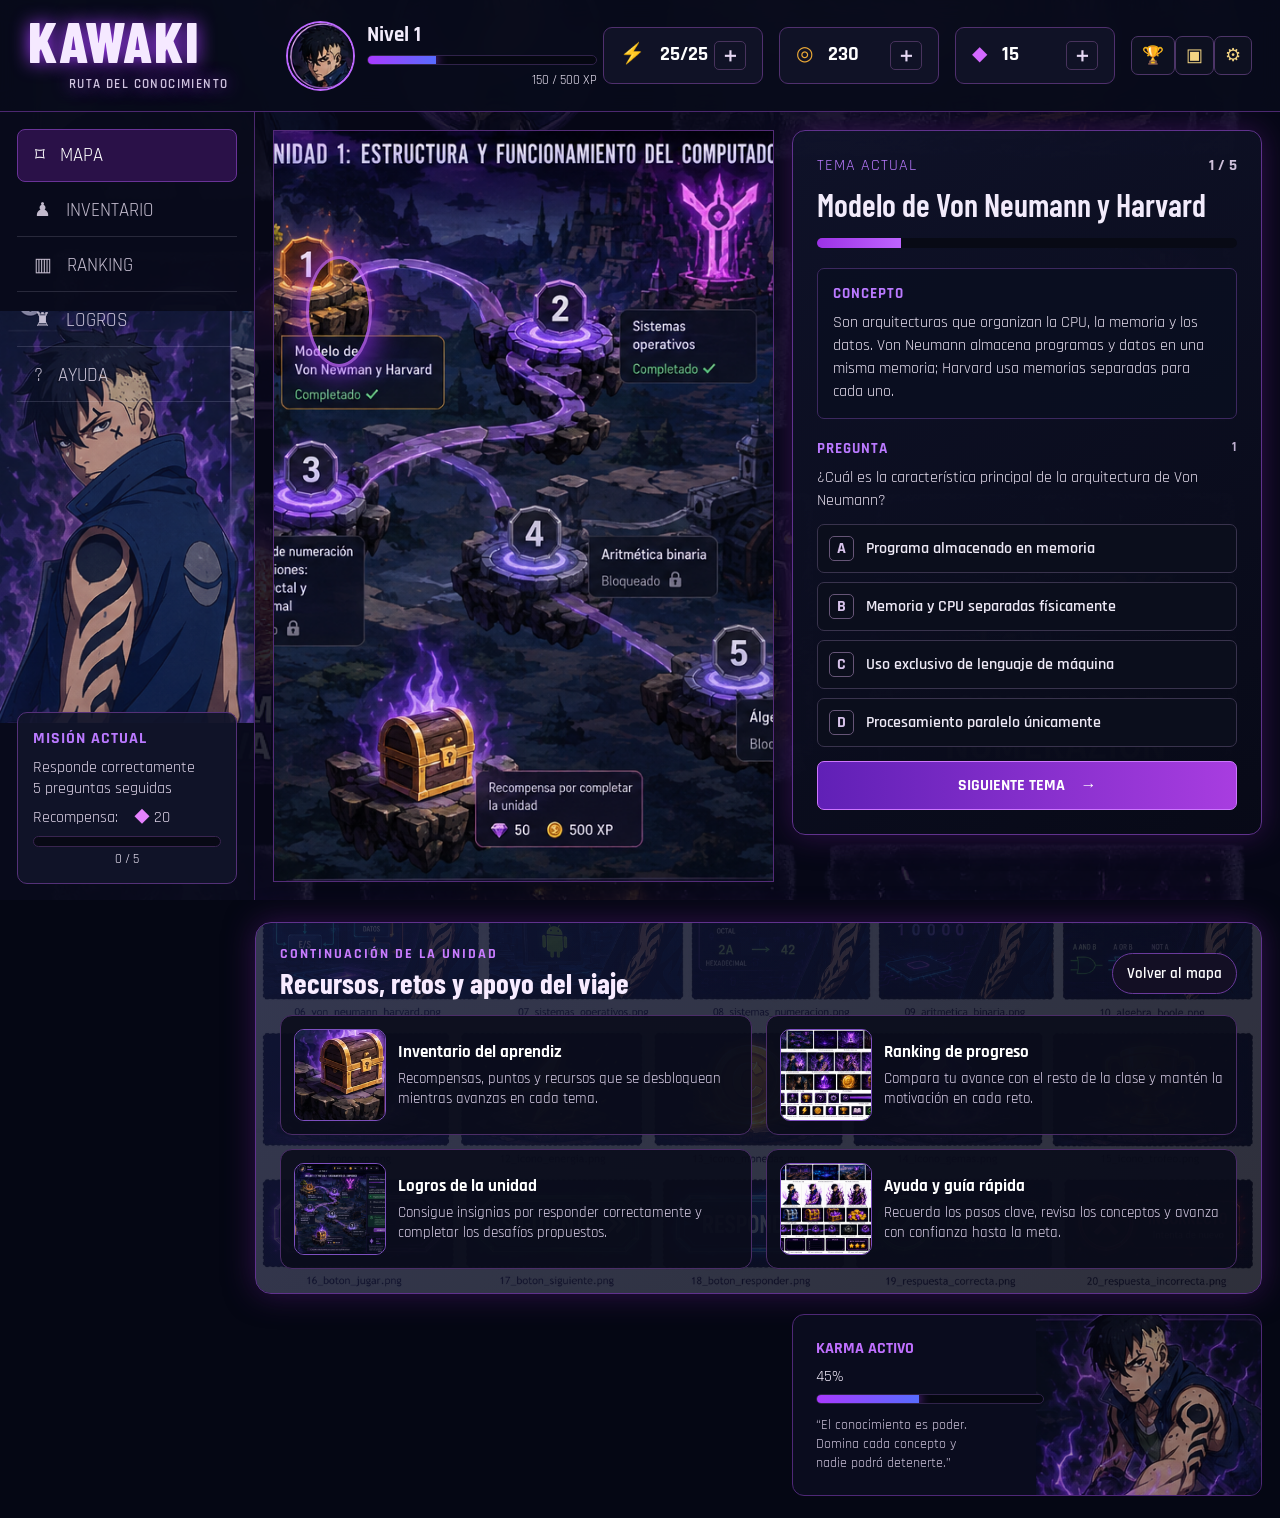
==== unidad1.html @ f5cacb50 "parte 34" ====
<!doctype html>
<html lang="es">
<head>
  <meta charset="UTF-8"><meta name="viewport" content="width=device-width,initial-scale=1.0">
  <title>Unidad 1 | Kawaki</title>
  <link rel="preconnect" href="https://fonts.googleapis.com">
  <link href="https://fonts.googleapis.com/css2?family=Barlow+Condensed:wght@500;600;700;800&family=Rajdhani:wght@400;500;600;700&display=swap" rel="stylesheet">
  <link rel="stylesheet" href="unit1-reference.css"><link rel="stylesheet" href="unit1-fixes.css">
</head>
<body>
<header class="topbar">
  <a class="brand" href="index.html#unidades">KAWAKI <small>RUTA DEL CONOCIMIENTO</small></a>
  <div class="level"><img src="img/imagen_unidad1/avatar-kawaki.png" alt="Avatar"><span><b>Nivel 1</b><i><em id="xpbar"></em></i><small id="xp">150 / 500 XP</small></span></div>
  <div class="resource">⚡ <b>25/25</b> <strong>＋</strong></div><div class="resource coin">◎ <b>230</b> <strong>＋</strong></div><div class="resource gem">◆ <b>15</b> <strong>＋</strong></div>
  <div class="tools"><button data-panel="logros" aria-label="Ver logros">🏆</button><button data-panel="inventario" aria-label="Ver inventario">▣</button><button data-panel="ayuda" aria-label="Ver ayuda">⚙</button></div>
</header>
<aside class="sidebar">
  <nav><button class="selected" data-panel="mapa">⌑ <span>MAPA</span></button><button data-panel="inventario">♟ <span>INVENTARIO</span></button><button data-panel="ranking">▥ <span>RANKING</span></button><button data-panel="logros">♜ <span>LOGROS</span></button><button data-panel="ayuda">? <span>AYUDA</span></button></nav>
  <img class="side-character" src="img/imagen_unidad1/kawaki-lateral.png" alt="Kawaki">
  <section class="mission"><b>MISIÓN ACTUAL</b><p>Responde correctamente<br>5 preguntas seguidas</p><p>Recompensa:　<span>◆</span> 20</p><div><i id="missionbar"></i></div><small id="missioncount">0 / 5</small></section>
</aside>
<main id="mapa">
  <section class="route">
    <img class="map-image" src="img/imagen_unidad1/mapa-unidad1.png" alt="Mapa de aprendizaje de Unidad 1">
    <button class="node n1 active" data-topic="neumann" aria-label="Tema 1 Modelo de Von Neumann y Harvard"></button>
    <button class="node n2" data-topic="operativos" aria-label="Tema 2 Sistemas operativos"></button>
    <button class="node n3" data-topic="numeracion" aria-label="Tema 3 Sistemas de numeración"></button>
    <button class="node n4" data-topic="aritmetica" aria-label="Tema 4 Aritmética binaria"></button>
    <button class="node n5" data-topic="boole" aria-label="Tema 5 Álgebra de Boole"></button>
  </section>
  <section class="lesson">
    <div class="topic-title"><span>TEMA ACTUAL</span><b id="counter">1 / 5</b></div>
    <h1 id="title">Modelo de Von Neumann y Harvard</h1><div class="line"><i id="topicbar"></i></div>
    <article><h2>CONCEPTO</h2><p id="concept"></p></article>
    <section class="question"><h2>PREGUNTA <small id="questionnum">1</small></h2><p id="question"></p><div id="answers"></div><div id="feedback" hidden></div></section>
    <button id="next">SIGUIENTE TEMA　→</button>
  </section>
</main>
<section class="continuation" aria-label="Recursos de la unidad">
  <div class="continuation-header">
    <div>
      <p class="eyebrow">CONTINUACIÓN DE LA UNIDAD</p>
      <h2>Recursos, retos y apoyo del viaje</h2>
    </div>
    <a href="#mapa">Volver al mapa</a>
  </div>
  <div class="resource-grid">
    <article class="resource-card" id="inventario">
      <img src="img/imagen_unidad1/cofre-recompensa.png" alt="Cofre de recompensas">
      <div>
        <h3>Inventario del aprendiz</h3>
        <p>Recompensas, puntos y recursos que se desbloquean mientras avanzas en cada tema.</p>
      </div>
    </article>
    <article class="resource-card" id="ranking">
      <img src="img/imagen_unidad1/3.png" alt="Estadísticas del ranking">
      <div>
        <h3>Ranking de progreso</h3>
        <p>Compara tu avance con el resto de la clase y mantén la motivación en cada reto.</p>
      </div>
    </article>
    <article class="resource-card" id="logros">
      <img src="img/imagen_unidad1/unidad1.png" alt="Logros de la unidad">
      <div>
        <h3>Logros de la unidad</h3>
        <p>Consigue insignias por responder correctamente y completar los desafíos propuestos.</p>
      </div>
    </article>
    <article class="resource-card" id="ayuda">
      <img src="img/imagen_unidad1/5.png" alt="Ayuda y guía rápida">
      <div>
        <h3>Ayuda y guía rápida</h3>
        <p>Recuerda los pasos clave, revisa los conceptos y avanza con confianza hasta la meta.</p>
      </div>
    </article>
  </div>
</section>
<aside class="karma"><img src="img/imagen_unidad1/karma-panel.png" alt="Kawaki con energía karma"><div><b>KARMA ACTIVO</b><p>45%</p><i><em></em></i><q>El conocimiento es poder.<br>Domina cada concepto y<br>nadie podrá detenerte.</q></div></aside>
<dialog id="modal"><button class="close" aria-label="Cerrar">×</button><div id="modal-content"></div></dialog>
<script src="unit1-reference.js"></script>
</body></html>
---- unit1-reference.css ----
:root{--purple:#b54cff;--line:#5f3389;--ink:#070918;--panel:#0c1025eb;--text:#f2ebfb;--muted:#c2b9d0}*{box-sizing:border-box}body{margin:0;min-height:100vh;color:var(--text);font-family:Rajdhani,Arial,sans-serif;background:#050714 url('img/imagen_unidad1/pag1.png') center/cover fixed;overflow-x:hidden}body:before{content:"";position:fixed;inset:0;background:#060817d9;z-index:-1}.topbar{height:112px;display:flex;align-items:center;gap:16px;padding:0 28px;background:#080b1be8;border-bottom:1px solid #4c2870;backdrop-filter:blur(12px)}.brand{width:250px;color:#f5e9ff;text-decoration:none;font:800 3.6rem/.75 'Barlow Condensed';letter-spacing:2px;text-shadow:0 0 18px #a63dff}.brand small{display:block;font:600 .8rem Rajdhani;letter-spacing:1.4px;text-align:center;margin-top:13px;color:#d0c4e0}.level{display:flex;align-items:center;gap:12px;min-width:290px}.level img{width:70px;height:70px;border-radius:50%;border:2px solid #bd68ff}.level b{display:block;font-size:1.3rem}.level i,.karma i{display:block;width:230px;height:10px;margin:7px 0;background:#050711;border-radius:12px;overflow:hidden;border:1px solid #30234a}.level em,.karma em{display:block;width:30%;height:100%;background:linear-gradient(90deg,#a93aff,#576cff);box-shadow:0 0 12px #a93aff}.level small{float:right}.resource{min-width:160px;padding:13px 16px;border:1px solid #50306e;border-radius:9px;background:#101226;font-size:1.25rem;color:#ffc342}.resource b{color:#fff;margin-left:10px}.resource strong{float:right;border:1px solid #48335d;border-radius:5px;padding:0 5px;color:#e6d8f4}.coin{color:#edaa37}.gem{color:#d369ff}.tools{margin-left:auto;font-size:1.45rem;white-space:nowrap}.sidebar{position:fixed;top:112px;bottom:0;width:255px;background:#090c1ce8;border-right:1px solid #4b286d;padding:17px;z-index:2}.sidebar nav{display:grid;gap:3px}.sidebar a{display:flex;gap:15px;padding:13px 17px;color:#c2bacd;text-decoration:none;font-size:1.2rem;border-bottom:1px solid #28293b}.sidebar a.selected,.sidebar a:hover{border:1px solid #693397;border-radius:8px;background:#2a1148;color:#fff}.side-character{position:absolute;bottom:177px;left:0;width:100%;opacity:.95;mix-blend-mode:screen}.mission{position:absolute;bottom:16px;left:17px;right:17px;padding:15px;border:1px solid #543178;border-radius:10px;background:#11142ae8}.mission>b,.lesson h2,.topic-title span{color:#ba79ff;letter-spacing:1px}.mission p{margin:8px 0;color:#ded4e8}.mission span{color:#e682ff}.mission div{height:11px;background:#080915;border:1px solid #392550;border-radius:10px;overflow:hidden}.mission i{display:block;width:0;height:100%;background:linear-gradient(90deg,#6620ba,#ad4cff);transition:.35s}.mission small{display:block;text-align:center;margin-top:4px}main{display:grid;grid-template-columns:minmax(500px,1fr) 470px;gap:18px;margin-left:255px;padding:18px 18px 40px}.route{position:relative;border:1px solid #542c78;overflow:hidden;background:#111}.map-image{display:block;width:100%;height:calc(100vh - 150px);min-height:700px;object-fit:cover;object-position:center}.node{position:absolute;width:12%;height:14%;border:0;background:transparent;cursor:pointer;border-radius:50%;outline:0}.node:hover,.node.active{box-shadow:0 0 0 3px #d57aff88,0 0 30px 10px #9c2cffaa}.n1{left:7%;top:17%}.n2{left:41%;top:25%}.n3{left:8%;top:48%}.n4{left:42%;top:55%}.n5{left:70%;top:71%}.lesson{align-self:start;padding:24px;border:1px solid #60328d;border-radius:13px;background:linear-gradient(145deg,#10132aeF,#080a17f4);box-shadow:0 0 30px #30104a}.topic-title{display:flex;justify-content:space-between}.topic-title b{color:#cfc1dc}.lesson h1{font:600 2rem/1 'Barlow Condensed';margin:12px 0 18px}.line{height:10px;background:#080a15;border-radius:12px;overflow:hidden}.line i{display:block;height:100%;width:20%;background:linear-gradient(90deg,#9c32e6,#be64ff);transition:.3s}.lesson article{margin:20px 0;padding:15px;border:1px solid #3d2860;background:#0a0e20c9;border-radius:7px}.lesson h2{font-size:.95rem;margin:0 0 8px}.lesson article p,.question>p{font-size:1.03rem;line-height:1.4;margin:0;color:#e6deee}.question h2 small{color:#bfb0d1;float:right}.question>p{margin-bottom:12px}#answers{display:grid;gap:9px}#answers button{display:flex;gap:12px;align-items:center;padding:11px;border:1px solid #39334d;border-radius:7px;background:#0b0e1c;color:#eee9f6;text-align:left;font:600 1rem Rajdhani;cursor:pointer}#answers button:hover:not(:disabled){border-color:#b55aff;background:#23103c}#answers button b{display:grid;place-items:center;width:25px;height:25px;border:1px solid #665577;border-radius:5px;color:#d8c3eb}#answers .correct{border-color:#4ce38d;background:#123d2c}#answers .wrong{border-color:#f05b64;background:#411820}#feedback{margin:12px 0;padding:11px;border-radius:6px}.ok{background:#123c2b;color:#72f1a3;border:1px solid #3cc576}.bad{background:#421b21;color:#ff9aa0;border:1px solid #bd4955}#next{width:100%;margin-top:14px;padding:13px;border:1px solid #cd76ff;border-radius:7px;background:linear-gradient(90deg,#6020b6,#a83de0);color:#fff;font:700 1rem Rajdhani;cursor:pointer}.karma{position:fixed;right:18px;bottom:18px;width:470px;min-height:175px;padding:23px;border:1px solid #4e2876;border-radius:12px;background:#0b0d20eD;overflow:hidden}.karma>img{position:absolute;right:0;bottom:0;height:100%;opacity:.7}.karma div{position:relative;width:54%}.karma b{color:#c070ff}.karma p{margin:7px 0}.karma i{width:100%}.karma em{width:45%}.karma q{display:block;color:#cac0d8;font-size:.9rem;line-height:1.3;margin-top:12px}.continuation{position:relative;margin:0 18px 20px 255px;padding:24px;border:1px solid #60328d;border-radius:16px;background:linear-gradient(135deg,#0f1431f2,#080a17f2);box-shadow:0 0 30px #30104a;overflow:hidden}.continuation:before{content:"";position:absolute;inset:0;background:url('img/imagen_unidad1/pag2.png') center/cover;opacity:.16;mix-blend-mode:screen;pointer-events:none}.continuation-header{position:relative;display:flex;justify-content:space-between;align-items:center;gap:16px;margin-bottom:16px}.eyebrow{margin:0 0 6px;color:#c97cff;font:700 .9rem/1 Rajdhani;letter-spacing:2px;text-transform:uppercase}.continuation-header h2{margin:0;color:#f7ebff;font:700 1.8rem/1.1 'Barlow Condensed'}.continuation-header a{padding:10px 14px;border:1px solid #6a3a9c;border-radius:999px;background:#130f24;color:#fff;text-decoration:none;font:600 .95rem Rajdhani}.resource-grid{position:relative;display:grid;grid-template-columns:repeat(2,minmax(0,1fr));gap:14px}.resource-card{display:flex;gap:12px;align-items:center;padding:13px;border:1px solid #4b2d68;border-radius:12px;background:rgba(10,13,27,.9)}.resource-card img{width:92px;height:92px;object-fit:cover;flex-shrink:0;border-radius:10px;border:1px solid #7c4fbe}.resource-card h3{margin:0 0 6px;color:#fff;font:700 1.08rem Rajdhani}.resource-card p{margin:0;color:#ddd2eb;font-size:.95rem;line-height:1.35}@media(max-width:1150px){.resource{display:none}main{grid-template-columns:1fr}.lesson{max-width:none}.continuation{margin-left:18px}.karma{position:relative;right:auto;bottom:auto;margin:0 18px 20px auto;width:calc(100% - 291px)}}@media(max-width:700px){.topbar{height:75px;padding:0 12px}.brand{font-size:2.4rem;width:auto}.level,.tools{display:none}.sidebar{display:none}main{margin:0;padding:10px;display:block}.map-image{min-height:620px;height:75vh}.lesson{margin-top:12px}.continuation{margin:0 10px 12px;padding:14px}.resource-grid{grid-template-columns:1fr}.resource-card{flex-direction:column;align-items:flex-start}.resource-card img{width:100%;height:120px}.karma{margin:0 10px 12px;width:calc(100% - 20px)}.lesson h1{font-size:1.7rem}}
---- unit1-fixes.css ----
/* Evita que el panel Karma cubra las opciones de las preguntas. */
@media (min-width:1151px){.karma{position:relative;top:auto;right:auto;bottom:auto;margin:0 18px 22px auto;width:470px}}
.sidebar nav button{display:flex;width:100%;gap:15px;padding:13px 17px;color:#c2bacd;text-decoration:none;font:inherit;font-size:1.2rem;text-align:left;border:0;border-bottom:1px solid #28293b;background:transparent;cursor:pointer}.sidebar nav button.selected,.sidebar nav button:hover{border:1px solid #693397;border-radius:8px;background:#2a1148;color:#fff}.tools button{border:1px solid #4d3568;background:#0d1020;color:#f4d583;border-radius:7px;padding:8px 10px;font-size:1.1rem;cursor:pointer}.tools button:hover{border-color:#c173ff;box-shadow:0 0 15px #8a36bf}#modal{width:min(560px,calc(100% - 30px));border:1px solid #9b54ce;border-radius:14px;padding:30px;background:linear-gradient(145deg,#171131,#080a18);color:#f4effa;box-shadow:0 0 50px #261041}#modal::backdrop{background:#02030ab8;backdrop-filter:blur(4px)}#modal h2{margin:5px 0 22px;font:700 2rem 'Barlow Condensed';letter-spacing:1px}.modal-label{margin:0;color:#c17cff;font-size:.8rem;letter-spacing:1.5px}.close{position:absolute;right:12px;top:7px;border:0;background:transparent;color:#f4e5ff;font-size:2rem;cursor:pointer}.modal-grid{display:grid;grid-template-columns:repeat(3,1fr);gap:12px}.modal-grid article{display:grid;gap:8px;min-height:135px;padding:16px;border:1px solid #553276;border-radius:8px;background:#0d1021;color:#d576ff;font-size:2rem}.modal-grid b{font-size:1rem;color:#fff}.modal-grid small{font-size:.8rem;color:#c6bed0;line-height:1.25}.ranking{display:grid;gap:9px;margin:0;padding:0;list-style:none}.ranking li{display:flex;align-items:center;gap:12px;padding:13px;border:1px solid #44325e;border-radius:7px;background:#0b0e1b}.ranking li b{display:grid;place-items:center;width:28px;height:28px;border-radius:50%;background:#7c2dcc}.ranking li em{margin-left:auto;color:#efbb59;font-style:normal}.help p{padding:11px;margin:8px 0;border-left:3px solid #bc64ff;background:#111126}.help b{color:#d477ff}@media(max-width:600px){.modal-grid{grid-template-columns:1fr}.tools button{padding:5px}.sidebar nav button{font-size:1rem}}
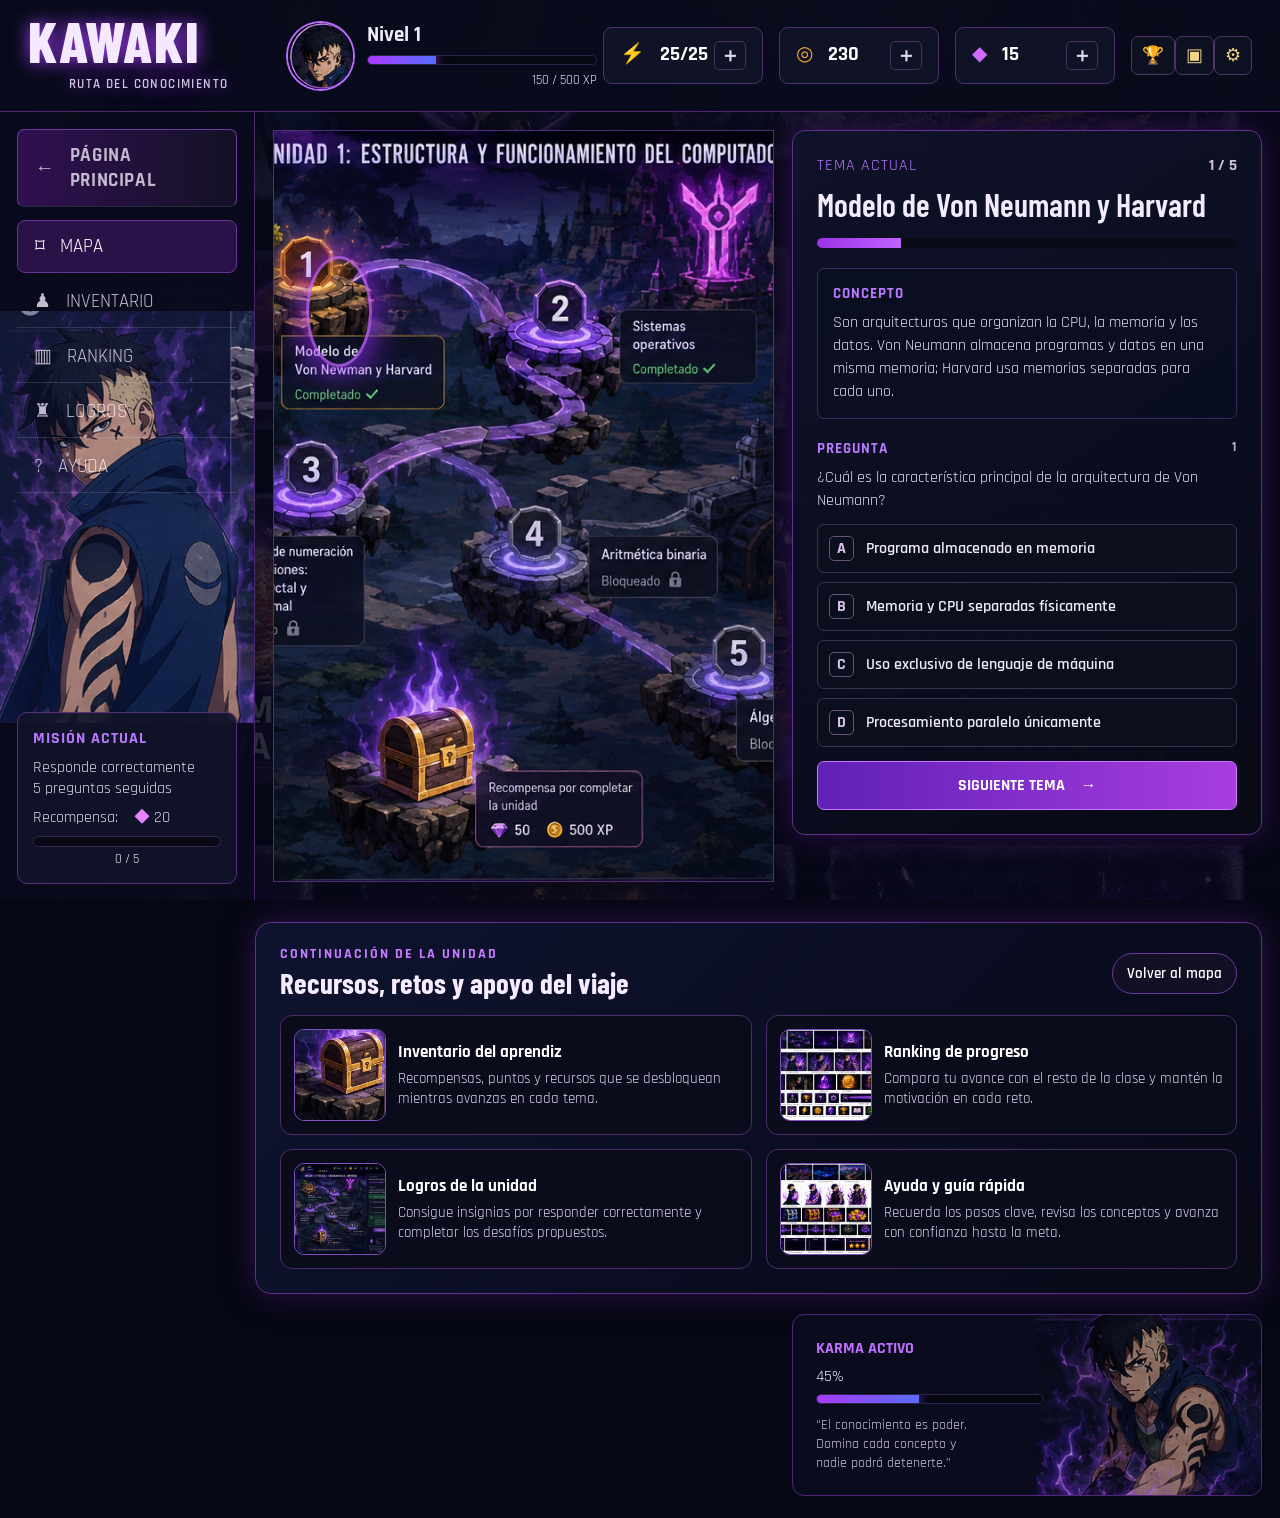
==== commit 83449f6c: "parte34" ====
--- a/unidad1.html
+++ b/unidad1.html
@@ -15,6 +15,7 @@
   <div class="tools"><button data-panel="logros" aria-label="Ver logros">🏆</button><button data-panel="inventario" aria-label="Ver inventario">▣</button><button data-panel="ayuda" aria-label="Ver ayuda">⚙</button></div>
 </header>
 <aside class="sidebar">
+  <a class="home-link" href="index.html" title="Volver a la página principal">← <span>PÁGINA PRINCIPAL</span></a>
   <nav><button class="selected" data-panel="mapa">⌑ <span>MAPA</span></button><button data-panel="inventario">♟ <span>INVENTARIO</span></button><button data-panel="ranking">▥ <span>RANKING</span></button><button data-panel="logros">♜ <span>LOGROS</span></button><button data-panel="ayuda">? <span>AYUDA</span></button></nav>
   <img class="side-character" src="img/imagen_unidad1/kawaki-lateral.png" alt="Kawaki">
   <section class="mission"><b>MISIÓN ACTUAL</b><p>Responde correctamente<br>5 preguntas seguidas</p><p>Recompensa:　<span>◆</span> 20</p><div><i id="missionbar"></i></div><small id="missioncount">0 / 5</small></section>
--- a/unit1-fixes.css
+++ b/unit1-fixes.css
@@ -1,3 +1,4 @@
 /* Evita que el panel Karma cubra las opciones de las preguntas. */
 @media (min-width:1151px){.karma{position:relative;top:auto;right:auto;bottom:auto;margin:0 18px 22px auto;width:470px}}
 .sidebar nav button{display:flex;width:100%;gap:15px;padding:13px 17px;color:#c2bacd;text-decoration:none;font:inherit;font-size:1.2rem;text-align:left;border:0;border-bottom:1px solid #28293b;background:transparent;cursor:pointer}.sidebar nav button.selected,.sidebar nav button:hover{border:1px solid #693397;border-radius:8px;background:#2a1148;color:#fff}.tools button{border:1px solid #4d3568;background:#0d1020;color:#f4d583;border-radius:7px;padding:8px 10px;font-size:1.1rem;cursor:pointer}.tools button:hover{border-color:#c173ff;box-shadow:0 0 15px #8a36bf}#modal{width:min(560px,calc(100% - 30px));border:1px solid #9b54ce;border-radius:14px;padding:30px;background:linear-gradient(145deg,#171131,#080a18);color:#f4effa;box-shadow:0 0 50px #261041}#modal::backdrop{background:#02030ab8;backdrop-filter:blur(4px)}#modal h2{margin:5px 0 22px;font:700 2rem 'Barlow Condensed';letter-spacing:1px}.modal-label{margin:0;color:#c17cff;font-size:.8rem;letter-spacing:1.5px}.close{position:absolute;right:12px;top:7px;border:0;background:transparent;color:#f4e5ff;font-size:2rem;cursor:pointer}.modal-grid{display:grid;grid-template-columns:repeat(3,1fr);gap:12px}.modal-grid article{display:grid;gap:8px;min-height:135px;padding:16px;border:1px solid #553276;border-radius:8px;background:#0d1021;color:#d576ff;font-size:2rem}.modal-grid b{font-size:1rem;color:#fff}.modal-grid small{font-size:.8rem;color:#c6bed0;line-height:1.25}.ranking{display:grid;gap:9px;margin:0;padding:0;list-style:none}.ranking li{display:flex;align-items:center;gap:12px;padding:13px;border:1px solid #44325e;border-radius:7px;background:#0b0e1b}.ranking li b{display:grid;place-items:center;width:28px;height:28px;border-radius:50%;background:#7c2dcc}.ranking li em{margin-left:auto;color:#efbb59;font-style:normal}.help p{padding:11px;margin:8px 0;border-left:3px solid #bc64ff;background:#111126}.help b{color:#d477ff}@media(max-width:600px){.modal-grid{grid-template-columns:1fr}.tools button{padding:5px}.sidebar nav button{font-size:1rem}}
+.home-link{display:flex;align-items:center;gap:9px;margin:0 0 13px;padding:11px 13px;border:1px solid #6b3aa0;border-radius:7px;background:linear-gradient(90deg,#301051,#141126);color:#f0e5ff;text-decoration:none;font-weight:700;font-size:.93rem;letter-spacing:.6px;transition:.2s}.home-link:hover{transform:translateX(-3px);border-color:#d17bff;box-shadow:0 0 18px #8e33c688}.sidebar nav button{transition:transform .18s,border-color .18s,background .18s}.sidebar nav button:hover{transform:translateX(4px)}
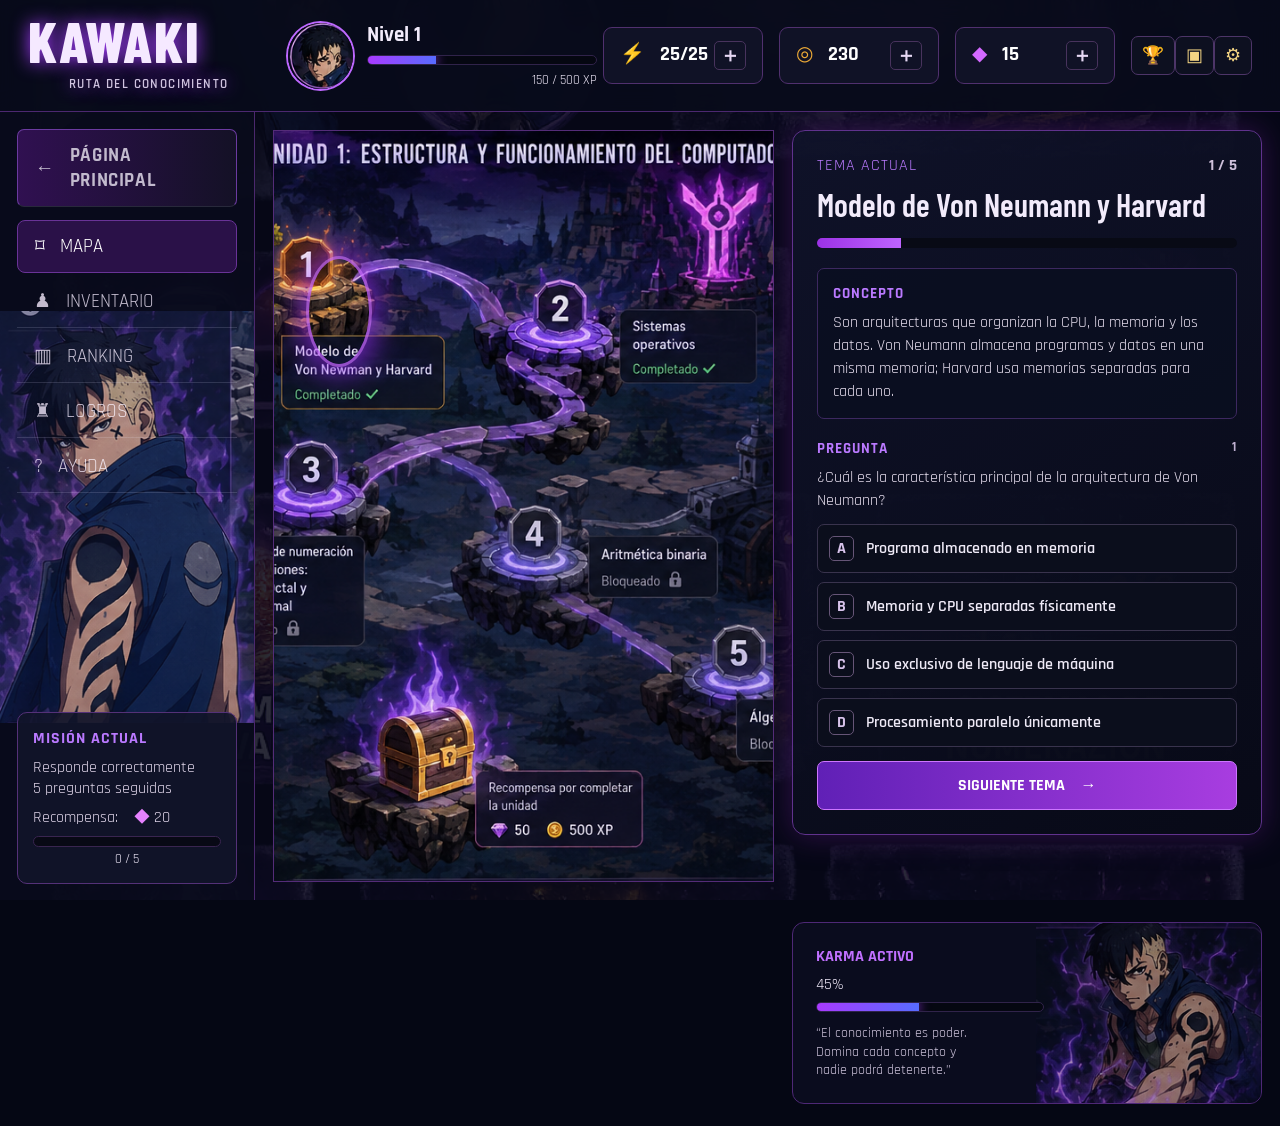
==== commit 8127df8b: "parte35" ====
--- a/unidad1.html
+++ b/unidad1.html
@@ -28,6 +28,7 @@
     <button class="node n3" data-topic="numeracion" aria-label="Tema 3 Sistemas de numeración"></button>
     <button class="node n4" data-topic="aritmetica" aria-label="Tema 4 Aritmética binaria"></button>
     <button class="node n5" data-topic="boole" aria-label="Tema 5 Álgebra de Boole"></button>
+    <button class="chest-button" id="chest" aria-label="Cofre de recompensa"><span>COFRE<br><small>Completa 5/5</small></span></button>
   </section>
   <section class="lesson">
     <div class="topic-title"><span>TEMA ACTUAL</span><b id="counter">1 / 5</b></div>
@@ -37,45 +38,6 @@
     <button id="next">SIGUIENTE TEMA　→</button>
   </section>
 </main>
-<section class="continuation" aria-label="Recursos de la unidad">
-  <div class="continuation-header">
-    <div>
-      <p class="eyebrow">CONTINUACIÓN DE LA UNIDAD</p>
-      <h2>Recursos, retos y apoyo del viaje</h2>
-    </div>
-    <a href="#mapa">Volver al mapa</a>
-  </div>
-  <div class="resource-grid">
-    <article class="resource-card" id="inventario">
-      <img src="img/imagen_unidad1/cofre-recompensa.png" alt="Cofre de recompensas">
-      <div>
-        <h3>Inventario del aprendiz</h3>
-        <p>Recompensas, puntos y recursos que se desbloquean mientras avanzas en cada tema.</p>
-      </div>
-    </article>
-    <article class="resource-card" id="ranking">
-      <img src="img/imagen_unidad1/3.png" alt="Estadísticas del ranking">
-      <div>
-        <h3>Ranking de progreso</h3>
-        <p>Compara tu avance con el resto de la clase y mantén la motivación en cada reto.</p>
-      </div>
-    </article>
-    <article class="resource-card" id="logros">
-      <img src="img/imagen_unidad1/unidad1.png" alt="Logros de la unidad">
-      <div>
-        <h3>Logros de la unidad</h3>
-        <p>Consigue insignias por responder correctamente y completar los desafíos propuestos.</p>
-      </div>
-    </article>
-    <article class="resource-card" id="ayuda">
-      <img src="img/imagen_unidad1/5.png" alt="Ayuda y guía rápida">
-      <div>
-        <h3>Ayuda y guía rápida</h3>
-        <p>Recuerda los pasos clave, revisa los conceptos y avanza con confianza hasta la meta.</p>
-      </div>
-    </article>
-  </div>
-</section>
 <aside class="karma"><img src="img/imagen_unidad1/karma-panel.png" alt="Kawaki con energía karma"><div><b>KARMA ACTIVO</b><p>45%</p><i><em></em></i><q>El conocimiento es poder.<br>Domina cada concepto y<br>nadie podrá detenerte.</q></div></aside>
 <dialog id="modal"><button class="close" aria-label="Cerrar">×</button><div id="modal-content"></div></dialog>
 <script src="unit1-reference.js"></script>
--- a/unit1-fixes.css
+++ b/unit1-fixes.css
@@ -2,3 +2,4 @@
 @media (min-width:1151px){.karma{position:relative;top:auto;right:auto;bottom:auto;margin:0 18px 22px auto;width:470px}}
 .sidebar nav button{display:flex;width:100%;gap:15px;padding:13px 17px;color:#c2bacd;text-decoration:none;font:inherit;font-size:1.2rem;text-align:left;border:0;border-bottom:1px solid #28293b;background:transparent;cursor:pointer}.sidebar nav button.selected,.sidebar nav button:hover{border:1px solid #693397;border-radius:8px;background:#2a1148;color:#fff}.tools button{border:1px solid #4d3568;background:#0d1020;color:#f4d583;border-radius:7px;padding:8px 10px;font-size:1.1rem;cursor:pointer}.tools button:hover{border-color:#c173ff;box-shadow:0 0 15px #8a36bf}#modal{width:min(560px,calc(100% - 30px));border:1px solid #9b54ce;border-radius:14px;padding:30px;background:linear-gradient(145deg,#171131,#080a18);color:#f4effa;box-shadow:0 0 50px #261041}#modal::backdrop{background:#02030ab8;backdrop-filter:blur(4px)}#modal h2{margin:5px 0 22px;font:700 2rem 'Barlow Condensed';letter-spacing:1px}.modal-label{margin:0;color:#c17cff;font-size:.8rem;letter-spacing:1.5px}.close{position:absolute;right:12px;top:7px;border:0;background:transparent;color:#f4e5ff;font-size:2rem;cursor:pointer}.modal-grid{display:grid;grid-template-columns:repeat(3,1fr);gap:12px}.modal-grid article{display:grid;gap:8px;min-height:135px;padding:16px;border:1px solid #553276;border-radius:8px;background:#0d1021;color:#d576ff;font-size:2rem}.modal-grid b{font-size:1rem;color:#fff}.modal-grid small{font-size:.8rem;color:#c6bed0;line-height:1.25}.ranking{display:grid;gap:9px;margin:0;padding:0;list-style:none}.ranking li{display:flex;align-items:center;gap:12px;padding:13px;border:1px solid #44325e;border-radius:7px;background:#0b0e1b}.ranking li b{display:grid;place-items:center;width:28px;height:28px;border-radius:50%;background:#7c2dcc}.ranking li em{margin-left:auto;color:#efbb59;font-style:normal}.help p{padding:11px;margin:8px 0;border-left:3px solid #bc64ff;background:#111126}.help b{color:#d477ff}@media(max-width:600px){.modal-grid{grid-template-columns:1fr}.tools button{padding:5px}.sidebar nav button{font-size:1rem}}
 .home-link{display:flex;align-items:center;gap:9px;margin:0 0 13px;padding:11px 13px;border:1px solid #6b3aa0;border-radius:7px;background:linear-gradient(90deg,#301051,#141126);color:#f0e5ff;text-decoration:none;font-weight:700;font-size:.93rem;letter-spacing:.6px;transition:.2s}.home-link:hover{transform:translateX(-3px);border-color:#d17bff;box-shadow:0 0 18px #8e33c688}.sidebar nav button{transition:transform .18s,border-color .18s,background .18s}.sidebar nav button:hover{transform:translateX(4px)}
+.chest-button{position:absolute;left:24%;top:75%;width:25%;height:20%;border:0;border-radius:50%;background:transparent;cursor:pointer}.chest-button span{position:absolute;left:50%;top:75%;transform:translateX(-50%);padding:5px 10px;border:1px solid #7c5b3e;border-radius:5px;background:#120f16e8;color:#bdb2c6;font:700 .75rem Rajdhani;letter-spacing:.7px;opacity:0;transition:.2s;white-space:nowrap}.chest-button:hover span,.chest-button:focus-visible span{opacity:1}.chest-button.ready{animation:cofre 1.3s infinite}.chest-button.ready span{opacity:1;border-color:#ffc44c;color:#fff0a5;box-shadow:0 0 18px #ffa928;background:#3b230c}@keyframes cofre{50%{filter:drop-shadow(0 0 14px #ffc336)}}.reward{text-align:center}.reward img{width:170px;filter:drop-shadow(0 0 18px #bf62ff)}.reward p{color:#d8cede}.reward b{color:#ffd25c;font-size:1.2rem}
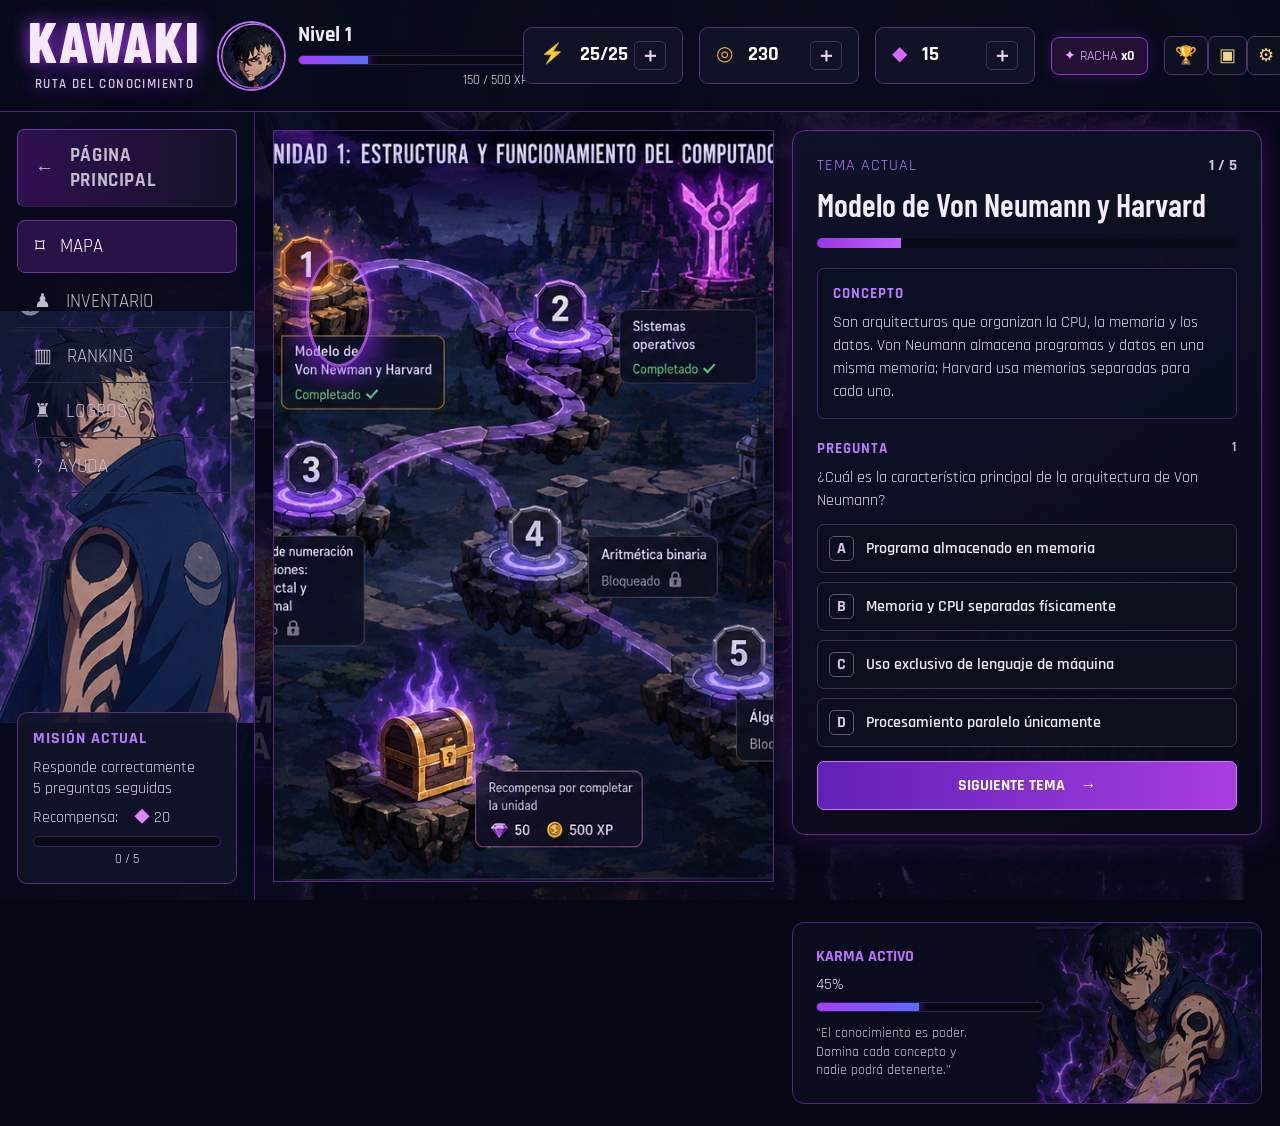
==== commit 05743a56: "parte36" ====
--- a/unidad1.html
+++ b/unidad1.html
@@ -12,6 +12,7 @@
   <a class="brand" href="index.html#unidades">KAWAKI <small>RUTA DEL CONOCIMIENTO</small></a>
   <div class="level"><img src="img/imagen_unidad1/avatar-kawaki.png" alt="Avatar"><span><b>Nivel 1</b><i><em id="xpbar"></em></i><small id="xp">150 / 500 XP</small></span></div>
   <div class="resource">⚡ <b>25/25</b> <strong>＋</strong></div><div class="resource coin">◎ <b>230</b> <strong>＋</strong></div><div class="resource gem">◆ <b>15</b> <strong>＋</strong></div>
+  <div class="streak" id="streak">✦ RACHA <b>x0</b></div>
   <div class="tools"><button data-panel="logros" aria-label="Ver logros">🏆</button><button data-panel="inventario" aria-label="Ver inventario">▣</button><button data-panel="ayuda" aria-label="Ver ayuda">⚙</button></div>
 </header>
 <aside class="sidebar">
--- a/unit1-fixes.css
+++ b/unit1-fixes.css
@@ -2,4 +2,6 @@
 @media (min-width:1151px){.karma{position:relative;top:auto;right:auto;bottom:auto;margin:0 18px 22px auto;width:470px}}
 .sidebar nav button{display:flex;width:100%;gap:15px;padding:13px 17px;color:#c2bacd;text-decoration:none;font:inherit;font-size:1.2rem;text-align:left;border:0;border-bottom:1px solid #28293b;background:transparent;cursor:pointer}.sidebar nav button.selected,.sidebar nav button:hover{border:1px solid #693397;border-radius:8px;background:#2a1148;color:#fff}.tools button{border:1px solid #4d3568;background:#0d1020;color:#f4d583;border-radius:7px;padding:8px 10px;font-size:1.1rem;cursor:pointer}.tools button:hover{border-color:#c173ff;box-shadow:0 0 15px #8a36bf}#modal{width:min(560px,calc(100% - 30px));border:1px solid #9b54ce;border-radius:14px;padding:30px;background:linear-gradient(145deg,#171131,#080a18);color:#f4effa;box-shadow:0 0 50px #261041}#modal::backdrop{background:#02030ab8;backdrop-filter:blur(4px)}#modal h2{margin:5px 0 22px;font:700 2rem 'Barlow Condensed';letter-spacing:1px}.modal-label{margin:0;color:#c17cff;font-size:.8rem;letter-spacing:1.5px}.close{position:absolute;right:12px;top:7px;border:0;background:transparent;color:#f4e5ff;font-size:2rem;cursor:pointer}.modal-grid{display:grid;grid-template-columns:repeat(3,1fr);gap:12px}.modal-grid article{display:grid;gap:8px;min-height:135px;padding:16px;border:1px solid #553276;border-radius:8px;background:#0d1021;color:#d576ff;font-size:2rem}.modal-grid b{font-size:1rem;color:#fff}.modal-grid small{font-size:.8rem;color:#c6bed0;line-height:1.25}.ranking{display:grid;gap:9px;margin:0;padding:0;list-style:none}.ranking li{display:flex;align-items:center;gap:12px;padding:13px;border:1px solid #44325e;border-radius:7px;background:#0b0e1b}.ranking li b{display:grid;place-items:center;width:28px;height:28px;border-radius:50%;background:#7c2dcc}.ranking li em{margin-left:auto;color:#efbb59;font-style:normal}.help p{padding:11px;margin:8px 0;border-left:3px solid #bc64ff;background:#111126}.help b{color:#d477ff}@media(max-width:600px){.modal-grid{grid-template-columns:1fr}.tools button{padding:5px}.sidebar nav button{font-size:1rem}}
 .home-link{display:flex;align-items:center;gap:9px;margin:0 0 13px;padding:11px 13px;border:1px solid #6b3aa0;border-radius:7px;background:linear-gradient(90deg,#301051,#141126);color:#f0e5ff;text-decoration:none;font-weight:700;font-size:.93rem;letter-spacing:.6px;transition:.2s}.home-link:hover{transform:translateX(-3px);border-color:#d17bff;box-shadow:0 0 18px #8e33c688}.sidebar nav button{transition:transform .18s,border-color .18s,background .18s}.sidebar nav button:hover{transform:translateX(4px)}
+.sidebar nav,.home-link{position:relative;z-index:3}.side-character{pointer-events:none;z-index:1}.mission{z-index:2}
 .chest-button{position:absolute;left:24%;top:75%;width:25%;height:20%;border:0;border-radius:50%;background:transparent;cursor:pointer}.chest-button span{position:absolute;left:50%;top:75%;transform:translateX(-50%);padding:5px 10px;border:1px solid #7c5b3e;border-radius:5px;background:#120f16e8;color:#bdb2c6;font:700 .75rem Rajdhani;letter-spacing:.7px;opacity:0;transition:.2s;white-space:nowrap}.chest-button:hover span,.chest-button:focus-visible span{opacity:1}.chest-button.ready{animation:cofre 1.3s infinite}.chest-button.ready span{opacity:1;border-color:#ffc44c;color:#fff0a5;box-shadow:0 0 18px #ffa928;background:#3b230c}@keyframes cofre{50%{filter:drop-shadow(0 0 14px #ffc336)}}.reward{text-align:center}.reward img{width:170px;filter:drop-shadow(0 0 18px #bf62ff)}.reward p{color:#d8cede}.reward b{color:#ffd25c;font-size:1.2rem}
+.streak{padding:9px 12px;border:1px solid #8a3bc1;border-radius:8px;background:#241034;color:#e6b2ff;font-size:.9rem;white-space:nowrap;box-shadow:0 0 13px #7d2bc54a}.streak b{color:#fff}.node.completed:after{content:'✓';display:grid;place-items:center;position:absolute;right:3px;top:3px;width:25px;height:25px;border-radius:50%;background:#1cb765;color:white;font-size:1rem;box-shadow:0 0 13px #42ec92}.success-flash .lesson{animation:correct .5s}@keyframes correct{50%{box-shadow:0 0 45px #41e98a}}.xp-pop{position:fixed;left:50%;top:45%;z-index:20;transform:translate(-50%,-50%);padding:13px 20px;border:1px solid #ffd363;border-radius:8px;background:#241507;color:#ffe99c;font:bold 1.4rem Rajdhani;box-shadow:0 0 28px #efac35;animation:xp 1.1s forwards;pointer-events:none}@keyframes xp{to{transform:translate(-50%,-150px) scale(1.3);opacity:0}}@media(max-width:1150px){.streak{display:none}}
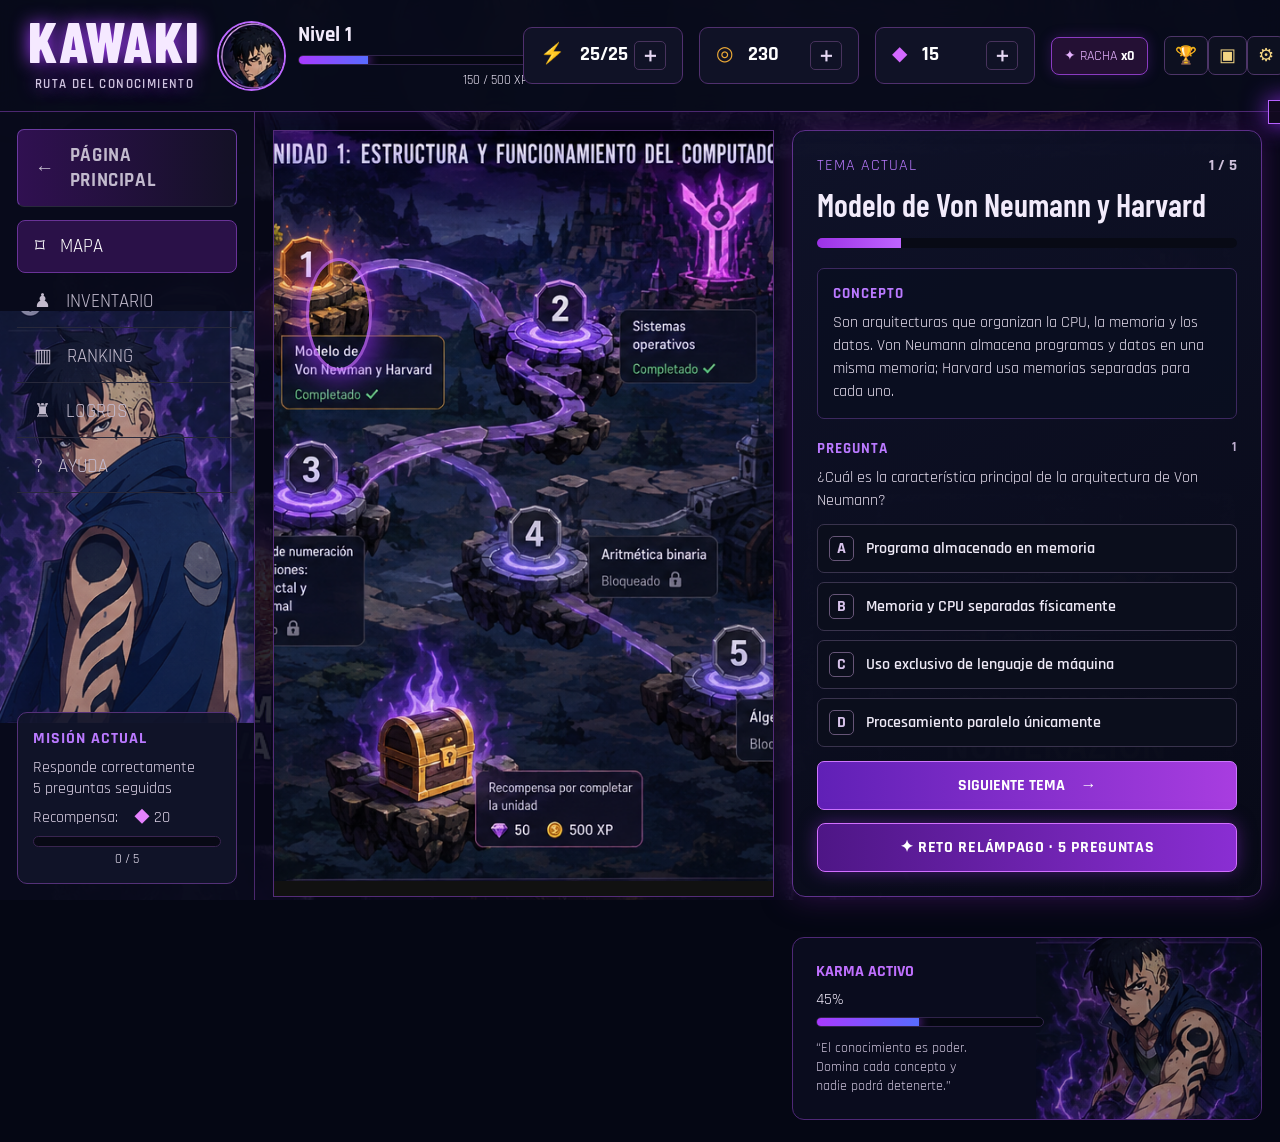
==== commit be860a35: "42" ====
--- a/unidad1.html
+++ b/unidad1.html
@@ -5,7 +5,7 @@
   <title>Unidad 1 | Kawaki</title>
   <link rel="preconnect" href="https://fonts.googleapis.com">
   <link href="https://fonts.googleapis.com/css2?family=Barlow+Condensed:wght@500;600;700;800&family=Rajdhani:wght@400;500;600;700&display=swap" rel="stylesheet">
-  <link rel="stylesheet" href="unit1-reference.css"><link rel="stylesheet" href="unit1-fixes.css">
+  <link rel="stylesheet" href="unit1-reference.css"><link rel="stylesheet" href="unit1-fixes.css"><link rel="stylesheet" href="academy-effects.css"><link rel="stylesheet" href="unit1-questions.css">
 </head>
 <body>
 <header class="topbar">
@@ -42,4 +42,5 @@
 <aside class="karma"><img src="img/imagen_unidad1/karma-panel.png" alt="Kawaki con energía karma"><div><b>KARMA ACTIVO</b><p>45%</p><i><em></em></i><q>El conocimiento es poder.<br>Domina cada concepto y<br>nadie podrá detenerte.</q></div></aside>
 <dialog id="modal"><button class="close" aria-label="Cerrar">×</button><div id="modal-content"></div></dialog>
 <script src="unit1-reference.js"></script>
+<script src="unit1-questions.js"></script><script src="academy-effects.js"></script>
 </body></html>
--- a/academy-effects.css
+++ b/academy-effects.css
@@ -0,0 +1 @@
+::selection{background:#bd60ff;color:#fff}.academy-fx{position:fixed;z-index:30;inset:0;pointer-events:none;overflow:hidden}.chakra-spark{position:absolute;width:5px;height:5px;border-radius:50%;background:var(--spark,#bd60ff);box-shadow:0 0 8px 3px var(--spark,#bd60ff);animation:spark-rise var(--life,1.2s) ease-out forwards}.ninja-toast{position:fixed;z-index:50;right:20px;top:100px;max-width:310px;padding:11px 15px;border:1px solid #b761ff;background:#130a20e8;color:#f5eaff;font:600 12px/1.4 Orbitron,Arial;box-shadow:0 0 24px #8d2be3;transform:translateX(125%);transition:transform .32s;pointer-events:none}.ninja-toast.show{transform:translateX(0)}.ripple{position:absolute;border-radius:50%;background:#fff7;transform:scale(0);animation:ripple .6s linear;pointer-events:none}.unit-card,.level-card,.learn-grid>div,.gallery-card,.achievement-grid article,.rewards button,.node{will-change:transform;transition:transform .25s ease,filter .25s ease,box-shadow .25s ease}.unit-card:hover,.level-card:hover:not(.locked),.learn-grid>div:hover,.gallery-card:hover,.achievement-grid article:hover,.rewards button:hover{filter:brightness(1.13) saturate(1.1);box-shadow:0 15px 35px #7d2dc355}.level-card.done,.node.completed{animation:completed-glow 2.4s ease-in-out infinite}.topbar,body>header{box-shadow:0 5px 24px #2d0c4d50}.route,.map-wrap,.path-section{isolation:isolate}.route:after,.map-wrap:after{content:'';position:absolute;z-index:-1;inset:4%;background:radial-gradient(circle at 50% 50%,#b349ff22,transparent 50%);filter:blur(24px);pointer-events:none}@keyframes spark-rise{to{transform:translate(var(--x,0),var(--y,-42px)) scale(0);opacity:0}}@keyframes ripple{to{transform:scale(4);opacity:0}}@keyframes completed-glow{50%{filter:brightness(1.25);box-shadow:0 0 28px #b755ff}}@media(max-width:700px){.ninja-toast{top:auto;bottom:18px;right:12px;left:12px;max-width:none}.academy-fx{display:none}}
--- a/unit1-questions.css
+++ b/unit1-questions.css
@@ -0,0 +1 @@
+.bonus-quiz{width:100%;margin-top:13px;padding:13px;border:1px solid #d26fff;border-radius:8px;background:linear-gradient(90deg,#4e1686,#8a2ed3);box-shadow:0 0 18px #7927bc88;color:#fff;font:700 1rem Rajdhani,Arial;letter-spacing:.7px;cursor:pointer;transition:.2s}.bonus-quiz:hover{transform:translateY(-3px);filter:brightness(1.18);box-shadow:0 8px 26px #bc55ff}.bonus-quiz:active{transform:translateY(0)}#bonus-result{min-height:24px;color:#e2b5ff;font-weight:700}
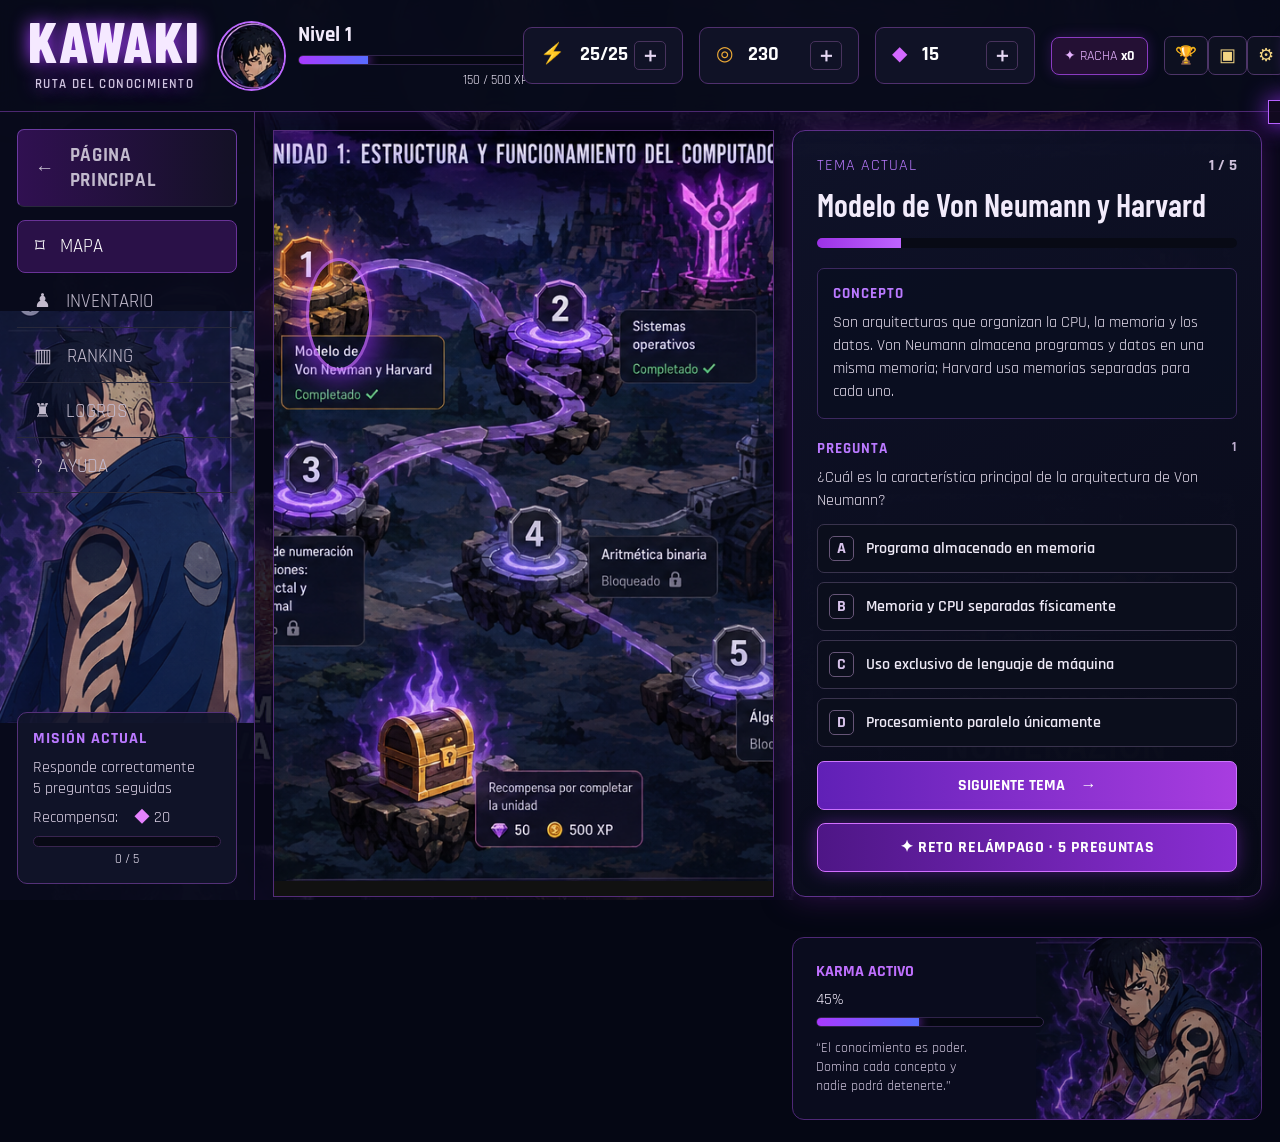
==== commit e9609747: "43" ====
--- a/unidad1.html
+++ b/unidad1.html
@@ -5,7 +5,7 @@
   <title>Unidad 1 | Kawaki</title>
   <link rel="preconnect" href="https://fonts.googleapis.com">
   <link href="https://fonts.googleapis.com/css2?family=Barlow+Condensed:wght@500;600;700;800&family=Rajdhani:wght@400;500;600;700&display=swap" rel="stylesheet">
-  <link rel="stylesheet" href="unit1-reference.css"><link rel="stylesheet" href="unit1-fixes.css"><link rel="stylesheet" href="academy-effects.css"><link rel="stylesheet" href="unit1-questions.css">
+  <link rel="stylesheet" href="unit1-reference.css"><link rel="stylesheet" href="unit1-fixes.css"><link rel="stylesheet" href="academy-effects.css"><link rel="stylesheet" href="unit1-questions.css"><link rel="stylesheet" href="unit-reset.css">
 </head>
 <body>
 <header class="topbar">
@@ -43,4 +43,5 @@
 <dialog id="modal"><button class="close" aria-label="Cerrar">×</button><div id="modal-content"></div></dialog>
 <script src="unit1-reference.js"></script>
 <script src="unit1-questions.js"></script><script src="academy-effects.js"></script>
+<script src="unit-reset.js"></script>
 </body></html>
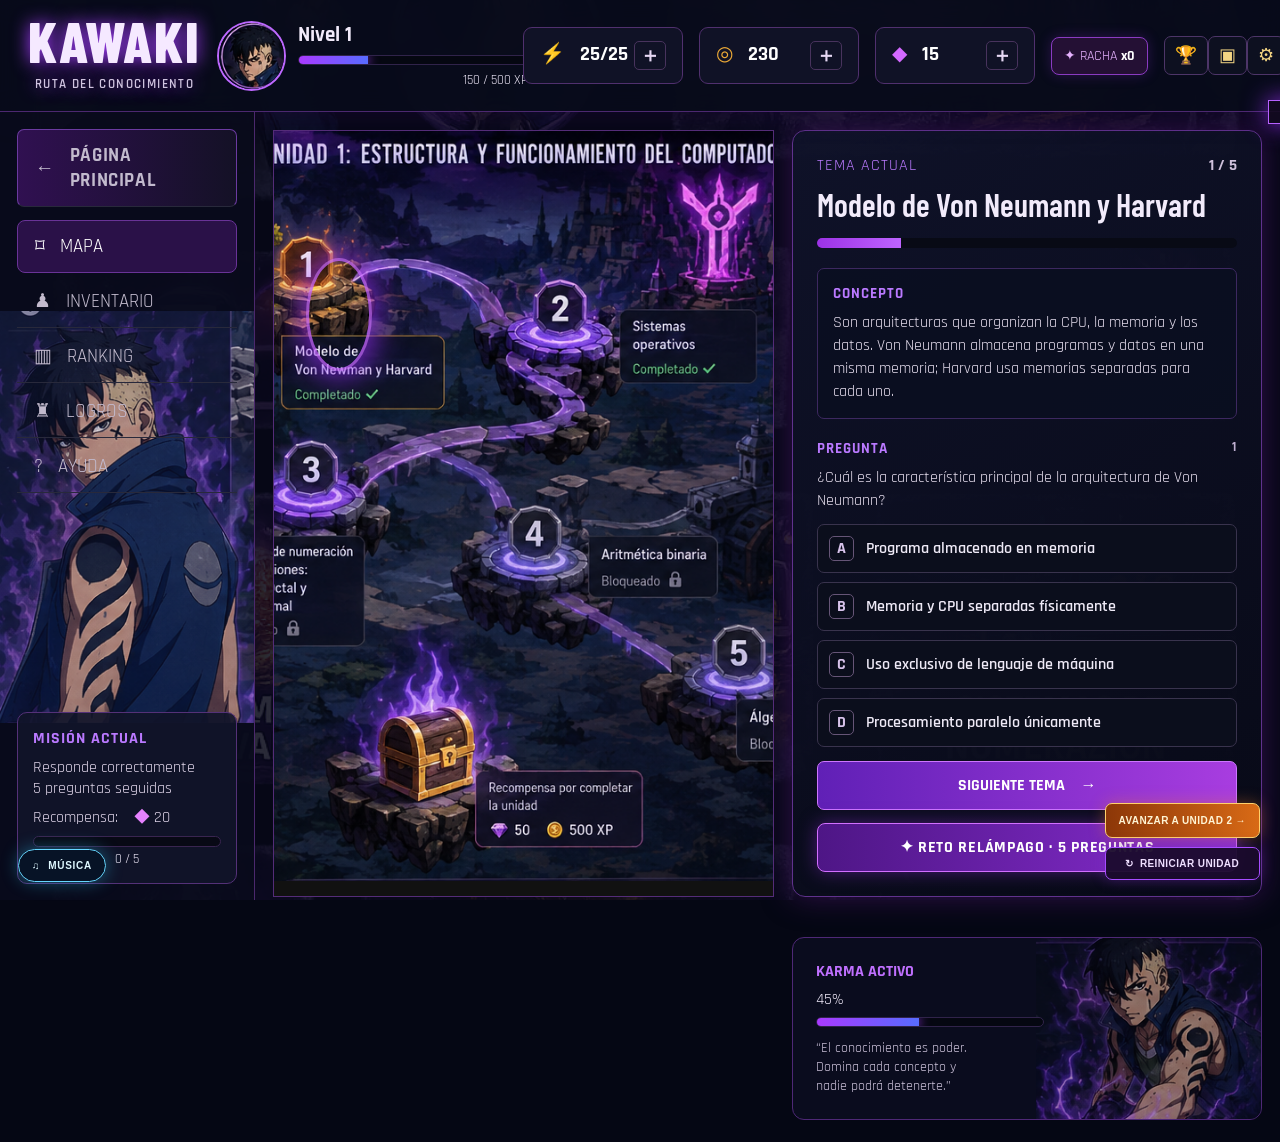
==== commit a6484417: "45" ====
--- a/unidad1.html
+++ b/unidad1.html
@@ -5,7 +5,7 @@
   <title>Unidad 1 | Kawaki</title>
   <link rel="preconnect" href="https://fonts.googleapis.com">
   <link href="https://fonts.googleapis.com/css2?family=Barlow+Condensed:wght@500;600;700;800&family=Rajdhani:wght@400;500;600;700&display=swap" rel="stylesheet">
-  <link rel="stylesheet" href="unit1-reference.css"><link rel="stylesheet" href="unit1-fixes.css"><link rel="stylesheet" href="academy-effects.css"><link rel="stylesheet" href="unit1-questions.css"><link rel="stylesheet" href="unit-reset.css">
+  <link rel="stylesheet" href="unit1-reference.css"><link rel="stylesheet" href="unit1-fixes.css"><link rel="stylesheet" href="academy-effects.css"><link rel="stylesheet" href="unit1-questions.css"><link rel="stylesheet" href="unit-reset.css"><link rel="stylesheet" href="unit-advance.css"><link rel="stylesheet" href="page-music.css">
 </head>
 <body>
 <header class="topbar">
@@ -44,4 +44,6 @@
 <script src="unit1-reference.js"></script>
 <script src="unit1-questions.js"></script><script src="academy-effects.js"></script>
 <script src="unit-reset.js"></script>
+<script src="unit-advance.js"></script>
+<script src="page-music.js"></script>
 </body></html>
--- a/unit-advance.css
+++ b/unit-advance.css
@@ -0,0 +1 @@
+.unit-advance{display:inline-flex;align-items:center;justify-content:center;padding:11px 13px;border:1px solid #ffd16b;border-radius:7px;background:linear-gradient(90deg,#8c3708,#d86a16);color:#fff4d4;text-decoration:none;font:700 10px Orbitron,Arial;letter-spacing:.4px;box-shadow:0 0 16px #e4793066;transition:.22s;white-space:nowrap}.unit-advance:hover{transform:translateY(-2px);filter:brightness(1.16);box-shadow:0 8px 24px #ff9e3b9c}.unit-advance:active{transform:none}@media(max-width:700px){.unit-advance{border-radius:22px;padding:12px 13px}}
--- a/page-music.css
+++ b/page-music.css
@@ -0,0 +1 @@
+.music-control{position:fixed;z-index:99;left:18px;bottom:18px;display:inline-flex;align-items:center;gap:8px;padding:10px 13px;border:1px solid #65d7ff;border-radius:22px;background:#071427e8;color:#dff8ff;font:700 10px Orbitron,Arial;letter-spacing:.7px;box-shadow:0 0 17px #26b6e070;cursor:pointer;transition:.2s}.music-control:hover,.music-control.playing{border-color:#f0a8ff;background:#321054;box-shadow:0 0 22px #c54dff}.music-control.playing{animation:music-pulse 1.4s infinite}@keyframes music-pulse{50%{transform:scale(1.05);filter:brightness(1.2)}}@media(max-width:700px){.music-control{left:12px;bottom:13px}.unit-actions~.music-control{bottom:111px}}
